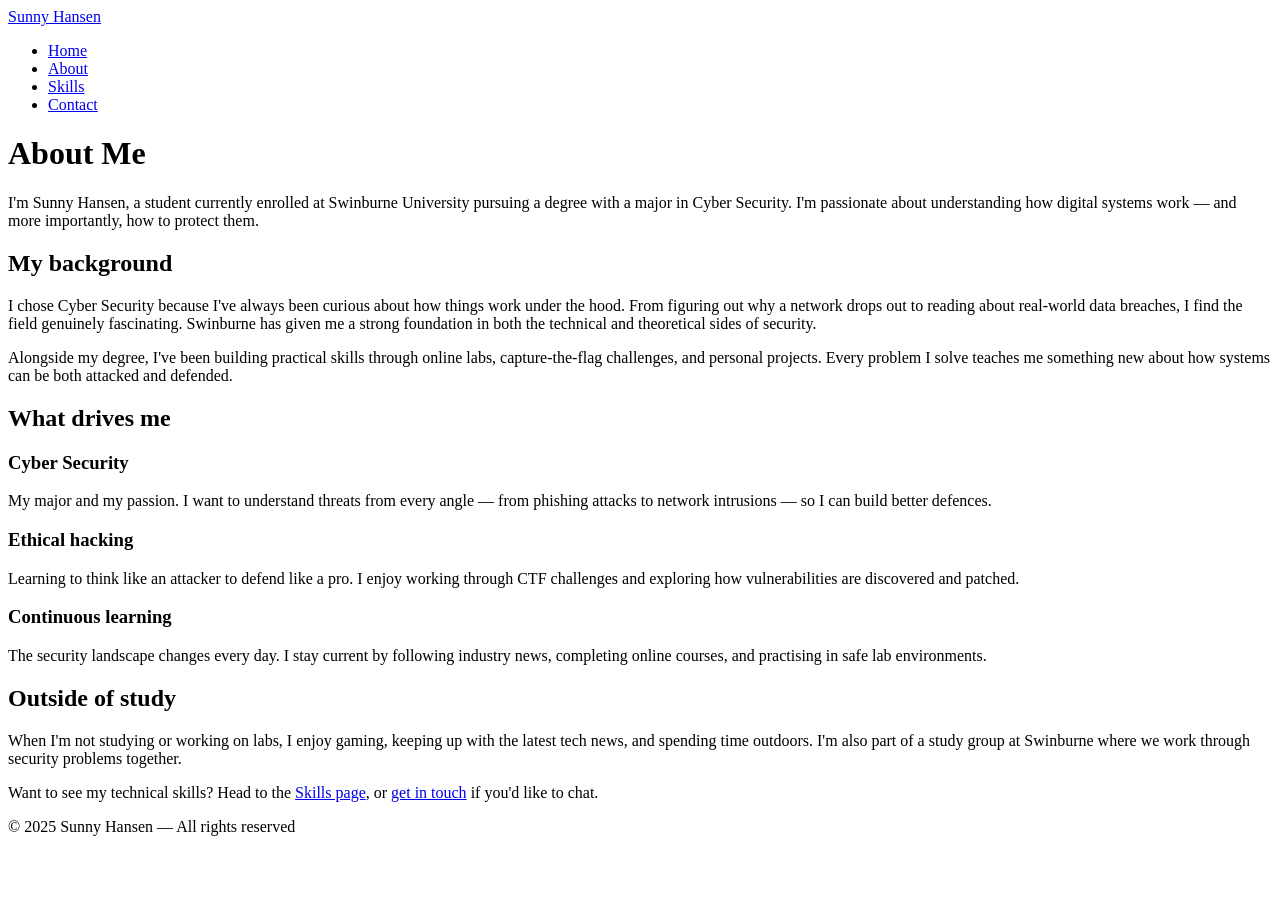
==== about.html @ a08eab2c "Rename about.html. to about.html" ====
<!DOCTYPE html>
<html lang="en">
<head>
  <meta charset="UTF-8" />
  <meta name="viewport" content="width=device-width, initial-scale=1.0" />
  <meta name="description" content="About Sunny Hansen — Cyber Security student at Swinburne University." />
  <title>About | Sunny Hansen</title>
  <link rel="stylesheet" href="css/style.css" />
</head>
<body>

  <!-- ===== Navigation ===== -->
  <nav aria-label="Main navigation">
    <a class="logo" href="index.html">Sunny Hansen</a>
    <ul>
      <li><a href="index.html">Home</a></li>
      <li><a href="about.html">About</a></li>
      <li><a href="skills.html">Skills</a></li>
      <li><a href="contact.html">Contact</a></li>
    </ul>
  </nav>

  <!-- ===== Main content ===== -->
  <main class="page">

    <h1>About Me</h1>
    <p>
      I'm Sunny Hansen, a student currently enrolled at Swinburne University pursuing a degree
      with a major in Cyber Security. I'm passionate about understanding how digital systems
      work — and more importantly, how to protect them.
    </p>

    <h2>My background</h2>
    <p>
      I chose Cyber Security because I've always been curious about how things work under the hood.
      From figuring out why a network drops out to reading about real-world data breaches, I find
      the field genuinely fascinating. Swinburne has given me a strong foundation in both the
      technical and theoretical sides of security.
    </p>
    <p>
      Alongside my degree, I've been building practical skills through online labs, capture-the-flag
      challenges, and personal projects. Every problem I solve teaches me something new about
      how systems can be both attacked and defended.
    </p>

    <h2>What drives me</h2>

    <!-- Cards give visual structure to the three motivations -->
    <div class="cards">
      <div class="card">
        <h3>Cyber Security</h3>
        <p>My major and my passion. I want to understand threats from every angle — from phishing attacks to network intrusions — so I can build better defences.</p>
      </div>
      <div class="card">
        <h3>Ethical hacking</h3>
        <p>Learning to think like an attacker to defend like a pro. I enjoy working through CTF challenges and exploring how vulnerabilities are discovered and patched.</p>
      </div>
      <div class="card">
        <h3>Continuous learning</h3>
        <p>The security landscape changes every day. I stay current by following industry news, completing online courses, and practising in safe lab environments.</p>
      </div>
    </div>

    <h2>Outside of study</h2>
    <p>
      When I'm not studying or working on labs, I enjoy gaming, keeping up with the latest
      tech news, and spending time outdoors. I'm also part of a study group at Swinburne
      where we work through security problems together.
    </p>

    <p>
      Want to see my technical skills? Head to the <a href="skills.html">Skills page</a>,
      or <a href="contact.html">get in touch</a> if you'd like to chat.
    </p>

  </main>

  <!-- ===== Footer ===== -->
  <footer>
    <p>&copy; 2025 Sunny Hansen &mdash; All rights reserved</p>
  </footer>

  <script src="js/main.js"></script>
</body>
</html>
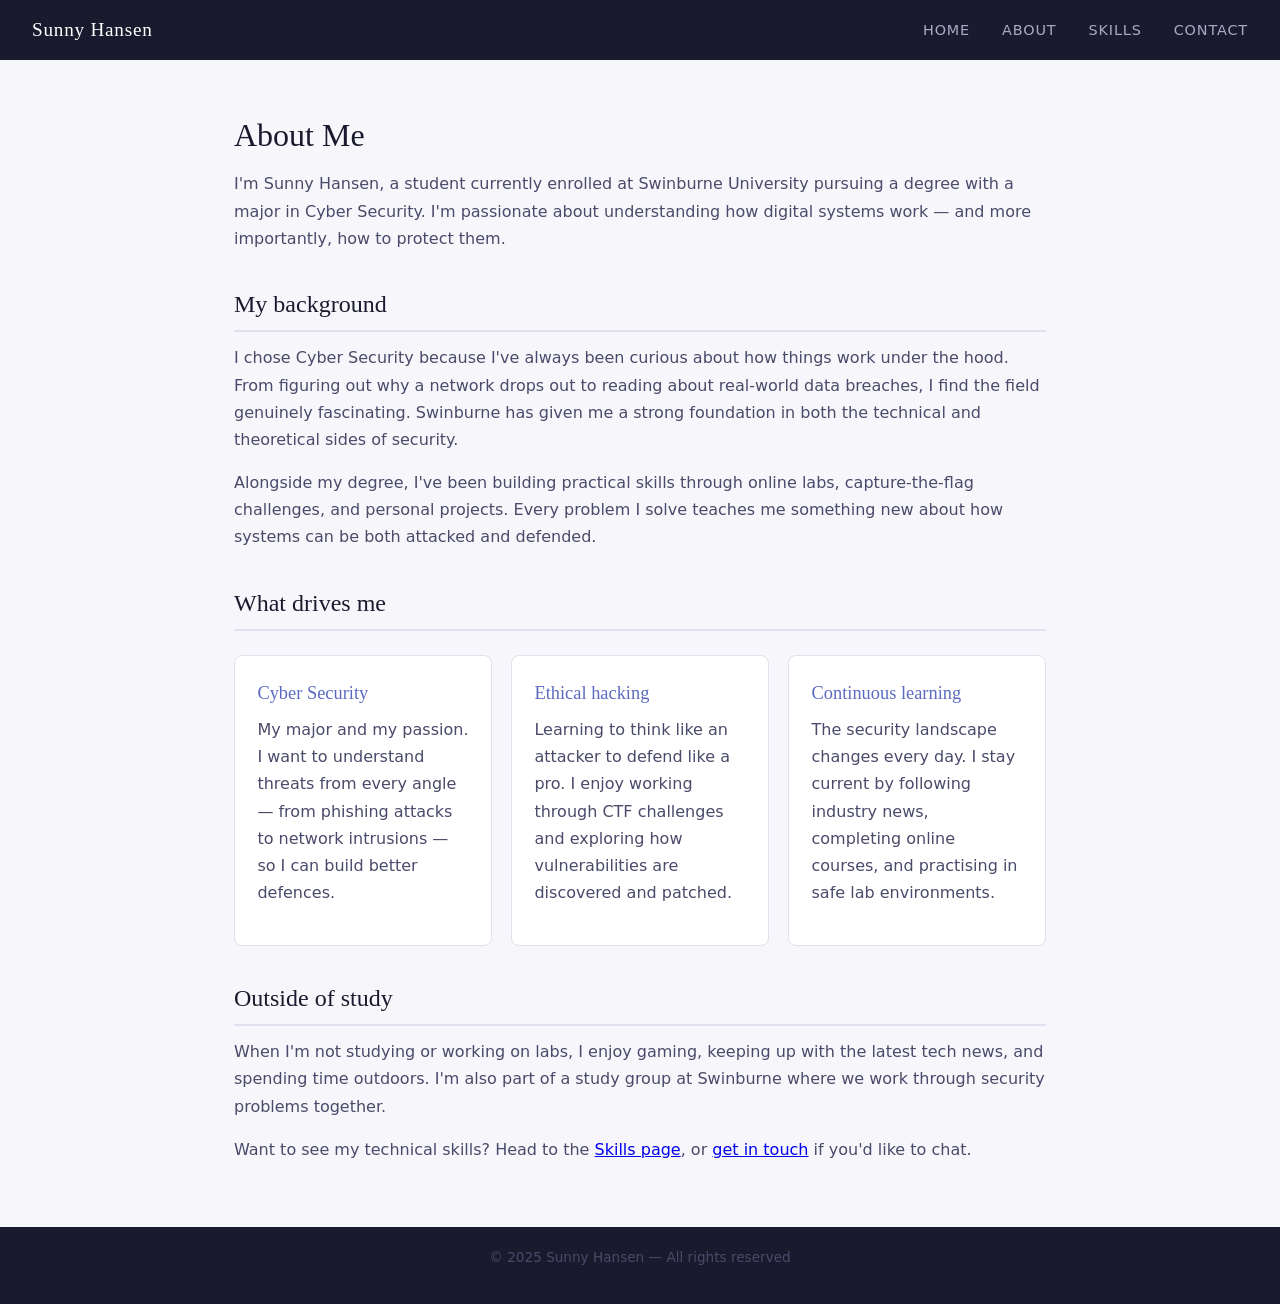
==== commit 2f5aa644: "Fix stylesheet link path in about.html" ====
--- a/about.html
+++ b/about.html
@@ -5,7 +5,7 @@
   <meta name="viewport" content="width=device-width, initial-scale=1.0" />
   <meta name="description" content="About Sunny Hansen — Cyber Security student at Swinburne University." />
   <title>About | Sunny Hansen</title>
-  <link rel="stylesheet" href="css/style.css" />
+<link rel="stylesheet" href="style.css" />
 </head>
 <body>
 
--- a/style.css
+++ b/style.css
@@ -0,0 +1,272 @@
+/* =============================================
+   MAIN STYLESHEET — Portfolio Website
+   ============================================= */
+
+/* --- Reset & Base --- */
+*, *::before, *::after {
+  box-sizing: border-box;
+  margin: 0;
+  padding: 0;
+}
+
+:root {
+  --ink:       #1a1a2e;
+  --mid:       #4a4a6a;
+  --soft:      #9898b8;
+  --bg:        #f7f7fb;
+  --surface:   #ffffff;
+  --accent:    #5c6bc0;
+  --accent2:   #26a69a;
+  --border:    #e0e0ee;
+  --radius:    8px;
+
+  --font-display: 'Georgia', serif;
+  --font-body:    'Segoe UI', system-ui, sans-serif;
+}
+
+html { scroll-behavior: smooth; }
+
+body {
+  font-family: var(--font-body);
+  background: var(--bg);
+  color: var(--ink);
+  font-size: 1rem;
+  line-height: 1.7;
+  min-height: 100vh;
+  display: flex;
+  flex-direction: column;
+}
+
+/* --- Navigation --- */
+nav {
+  background: var(--ink);
+  padding: 0 2rem;
+  display: flex;
+  align-items: center;
+  justify-content: space-between;
+  height: 60px;
+  position: sticky;
+  top: 0;
+  z-index: 100;
+}
+
+nav .logo {
+  font-family: var(--font-display);
+  color: #fff;
+  font-size: 1.2rem;
+  letter-spacing: 0.04em;
+  text-decoration: none;
+}
+
+nav ul {
+  list-style: none;
+  display: flex;
+  gap: 2rem;
+}
+
+nav ul a {
+  color: #aaaac8;
+  text-decoration: none;
+  font-size: 0.9rem;
+  letter-spacing: 0.06em;
+  text-transform: uppercase;
+  transition: color 0.2s;
+}
+
+nav ul a:hover,
+nav ul a.active {
+  color: #fff;
+}
+
+/* --- Hero (Home only) --- */
+.hero {
+  background: linear-gradient(135deg, var(--ink) 0%, #2e2e5e 100%);
+  color: #fff;
+  padding: 5rem 2rem 4rem;
+  text-align: center;
+}
+
+.hero h1 {
+  font-family: var(--font-display);
+  font-size: clamp(2rem, 5vw, 3.4rem);
+  font-weight: normal;
+  letter-spacing: -0.01em;
+  margin-bottom: 1rem;
+}
+
+.hero p {
+  color: #b0b0d8;
+  font-size: 1.1rem;
+  max-width: 520px;
+  margin: 0 auto 2rem;
+}
+
+.btn {
+  display: inline-block;
+  background: var(--accent2);
+  color: #fff;
+  padding: 0.7rem 1.8rem;
+  border-radius: 30px;
+  text-decoration: none;
+  font-size: 0.95rem;
+  transition: opacity 0.2s, transform 0.15s;
+}
+
+.btn:hover { opacity: 0.88; transform: translateY(-2px); }
+
+/* --- Page wrapper --- */
+.page {
+  max-width: 860px;
+  margin: 3rem auto;
+  padding: 0 1.5rem;
+  flex: 1;
+}
+
+/* --- Section headings --- */
+h1, h2, h3 {
+  font-family: var(--font-display);
+  color: var(--ink);
+  font-weight: normal;
+}
+
+h1 { font-size: 2rem; margin-bottom: 0.5rem; }
+h2 { font-size: 1.5rem; margin: 2rem 0 0.75rem; border-bottom: 2px solid var(--border); padding-bottom: 0.35rem; }
+h3 { font-size: 1.15rem; margin: 1.5rem 0 0.4rem; }
+
+p { margin-bottom: 1rem; color: var(--mid); }
+
+/* --- Cards (About page) --- */
+.cards {
+  display: grid;
+  grid-template-columns: repeat(auto-fill, minmax(220px, 1fr));
+  gap: 1.2rem;
+  margin: 1.5rem 0;
+}
+
+.card {
+  background: var(--surface);
+  border: 1px solid var(--border);
+  border-radius: var(--radius);
+  padding: 1.4rem;
+}
+
+.card h3 { margin-top: 0; color: var(--accent); }
+
+/* --- Table (Skills page) --- */
+.table-wrap { overflow-x: auto; margin: 1.5rem 0; }
+
+table {
+  width: 100%;
+  border-collapse: collapse;
+  background: var(--surface);
+  border-radius: var(--radius);
+  overflow: hidden;
+  font-size: 0.95rem;
+}
+
+thead { background: var(--ink); color: #fff; }
+th, td { padding: 0.85rem 1.1rem; text-align: left; }
+tbody tr { border-bottom: 1px solid var(--border); }
+tbody tr:last-child { border-bottom: none; }
+tbody tr:hover { background: #f0f0fa; }
+
+.tag {
+  display: inline-block;
+  background: #e8eaf6;
+  color: var(--accent);
+  border-radius: 20px;
+  padding: 0.15rem 0.7rem;
+  font-size: 0.8rem;
+  margin: 0.1rem;
+}
+
+/* --- Contact form --- */
+.form-group {
+  margin-bottom: 1.2rem;
+}
+
+label {
+  display: block;
+  font-size: 0.88rem;
+  letter-spacing: 0.05em;
+  text-transform: uppercase;
+  color: var(--soft);
+  margin-bottom: 0.35rem;
+}
+
+input, textarea, select {
+  width: 100%;
+  padding: 0.7rem 1rem;
+  border: 1px solid var(--border);
+  border-radius: var(--radius);
+  font-family: var(--font-body);
+  font-size: 1rem;
+  color: var(--ink);
+  background: var(--surface);
+  transition: border-color 0.2s;
+}
+
+input:focus, textarea:focus, select:focus {
+  outline: none;
+  border-color: var(--accent);
+}
+
+textarea { resize: vertical; min-height: 120px; }
+
+.btn-submit {
+  background: var(--accent);
+  color: #fff;
+  border: none;
+  padding: 0.75rem 2rem;
+  border-radius: 30px;
+  font-size: 1rem;
+  cursor: pointer;
+  transition: opacity 0.2s, transform 0.15s;
+}
+
+.btn-submit:hover { opacity: 0.88; transform: translateY(-2px); }
+
+/* --- JS message box --- */
+#js-message {
+  display: none;
+  margin-top: 1rem;
+  padding: 1rem 1.2rem;
+  border-left: 4px solid var(--accent2);
+  background: #e0f2f1;
+  border-radius: 0 var(--radius) var(--radius) 0;
+  color: var(--ink);
+  font-size: 0.97rem;
+}
+
+/* --- Image --- */
+.site-image {
+  width: 100%;
+  max-height: 340px;
+  object-fit: cover;
+  border-radius: var(--radius);
+  margin: 1.5rem 0;
+  display: block;
+}
+
+/* --- Footer --- */
+footer {
+  background: var(--ink);
+  color: #6666aa;
+  text-align: center;
+  padding: 1.2rem;
+  font-size: 0.85rem;
+  margin-top: auto;
+}
+
+/* --- Accessibility: focus visible --- */
+a:focus-visible, button:focus-visible {
+  outline: 3px solid var(--accent2);
+  outline-offset: 3px;
+}
+
+/* --- Responsive --- */
+@media (max-width: 600px) {
+  nav { flex-direction: column; height: auto; padding: 1rem; gap: 0.5rem; }
+  .hero { padding: 3rem 1.2rem; }
+  .page { margin: 1.5rem auto; }
+}
